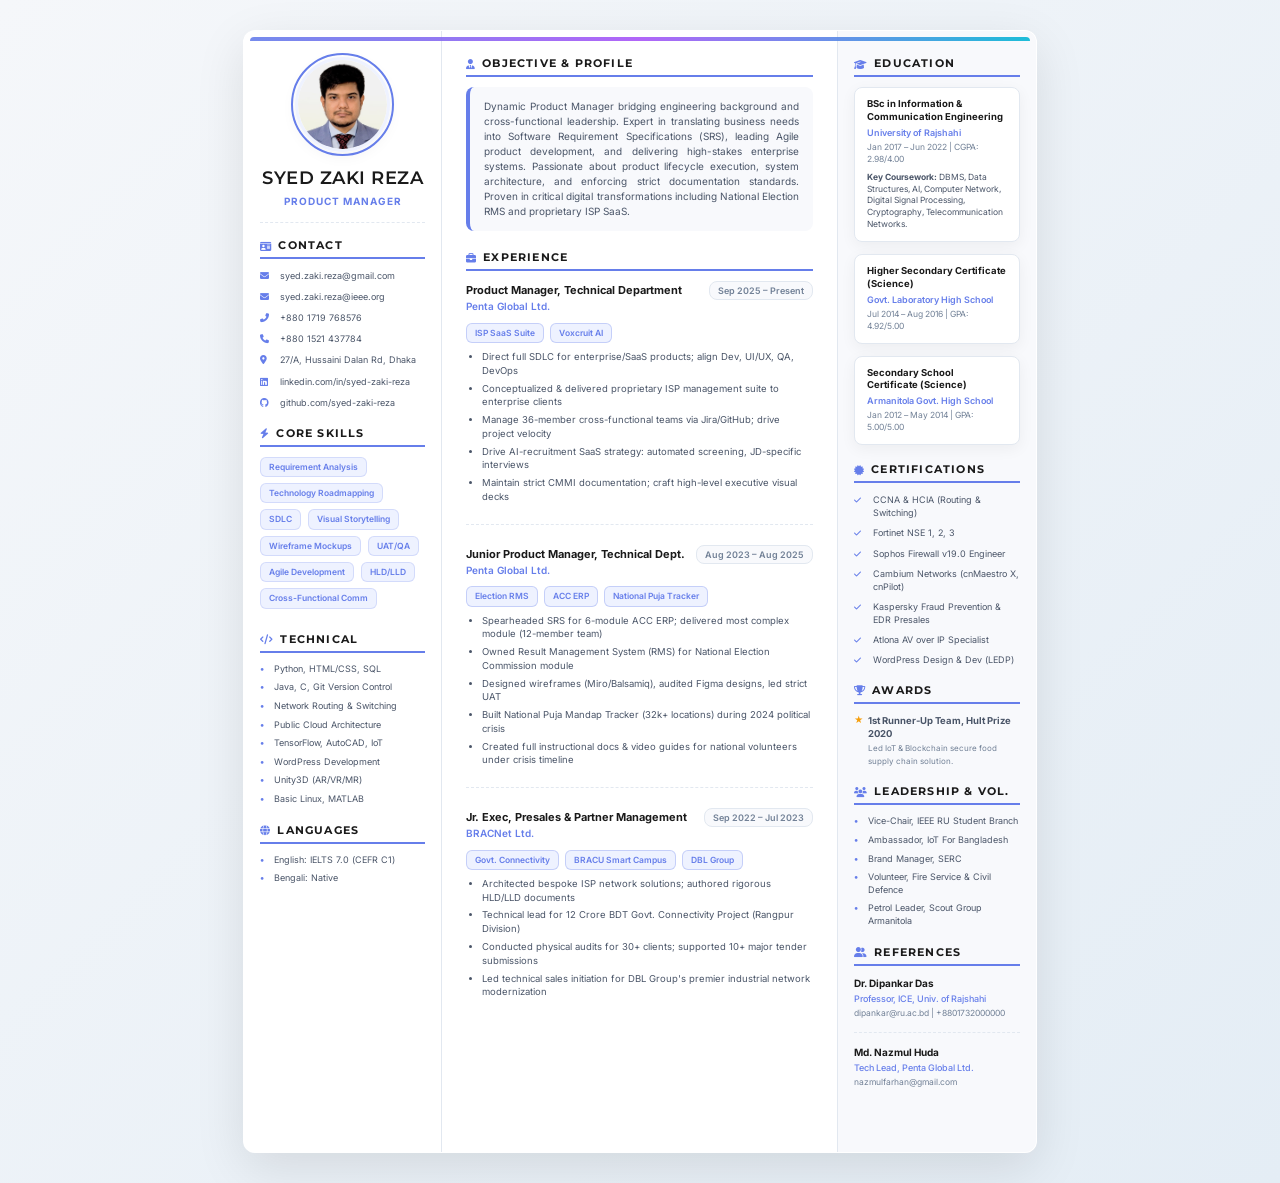
==== pages/Single Page Resume.html @ d63bacd6 "refactor: migrate portfolio content to a new structure with support for a dedicated resume page and " ====
<!DOCTYPE html>
<html lang="en">
<head>
    <meta charset="UTF-8">
    <meta name="viewport" content="width=device-width, initial-scale=1.0">
    <title>Syed Zaki Reza | Product Manager</title>
    <link href="https://cdn.jsdelivr.net/npm/bootstrap@5.3.0/dist/css/bootstrap.min.css" rel="stylesheet">
    <link href="https://cdnjs.cloudflare.com/ajax/libs/font-awesome/6.4.0/css/all.min.css" rel="stylesheet">
    <link href="https://fonts.googleapis.com/css2?family=Montserrat:wght@500;600;700&family=Inter:wght@300;400;500;600&display=swap" rel="stylesheet">
    <style>
        :root {
            --bg-page: #fafafa;
            --bg-card: #ffffff;
            --bg-soft: #f8f9fc;
            --text-primary: #1a1a1a;
            --text-secondary: #4a5568;
            --text-muted: #718096;
            --accent: #667eea;
            --accent-soft: #eef2ff;
            --border: #e2e8f0;
            --shadow: 0 4px 15px rgba(0, 0, 0, 0.05);
        }

        * { box-sizing: border-box; }

        body {
            background: linear-gradient(135deg, #f5f7fa 0%, #e4edf5 100%);
            font-family: 'Inter', sans-serif;
            color: var(--text-primary);
            display: flex;
            justify-content: center;
            padding: 30px 15px;
            font-size: 10px;
            line-height: 1.45;
            -webkit-print-color-adjust: exact;
            print-color-adjust: exact;
            margin: 0;
        }

        .resume-a4 {
            width: 210mm;
            height: 297mm; /* strict A4 */
            background: var(--bg-page);
            border-radius: 12px;
            box-shadow: 0 15px 50px rgba(0,0,0,0.1);
            display: flex;
            overflow: hidden;
            position: relative;
            /* Inner frame/border */
            outline: 6px solid #fff;
            outline-offset: -6px;
            border: 1px solid var(--border);
        }

        .resume-a4::before {
            content: "";
            position: absolute;
            top: 6px; left: 6px; right: 6px;
            height: 4px;
            background: linear-gradient(90deg, var(--accent), #a855f7, #06b6d4);
            opacity: 0.9;
            z-index: 10;
            border-top-left-radius: 6px;
            border-top-right-radius: 6px;
        }

        /* --- COLUMNS --- */
        .col-left {
            width: 25%;
            background: var(--bg-card);
            padding: 26px 16px;
            border-right: 1px solid var(--border);
            z-index: 5;
        }

        .col-middle {
            width: 50%;
            background: var(--bg-card);
            padding: 26px 24px;
            border-right: 1px solid var(--border);
            z-index: 5;
        }

        .col-right {
            width: 25%;
            background: var(--bg-soft);
            padding: 26px 16px;
            z-index: 5;
        }

        /* --- TYPOGRAPHY --- */
        h1, h2, h3, h4 { 
            font-family: 'Montserrat', sans-serif; 
            margin: 0; 
            font-weight: 600; 
        }

        .header-name {
            text-align: center;
            padding-bottom: 14px;
            border-bottom: 1px dashed var(--border);
            margin-bottom: 16px;
        }

        .header-name h1 {
            font-size: 18px;
            letter-spacing: 0.5px;
            color: var(--text-primary);
            margin-bottom: 4px;
        }

        .header-name .title {
            font-size: 10px;
            color: var(--accent);
            font-weight: 700;
            text-transform: uppercase;
            letter-spacing: 1px;
        }

        .profile-photo {
            width: 95px;
            height: 95px;
            border-radius: 50%;
            object-fit: cover;
            margin: 0 auto 16px;
            display: block;
            border: 3px solid var(--accent-soft);
            outline: 2px solid var(--accent);
            outline-offset: 2px;
            box-shadow: var(--shadow);
        }

        .section {
            margin-bottom: 18px;
        }

        .section-title {
            font-size: 11px;
            font-weight: 700;
            text-transform: uppercase;
            letter-spacing: 1.2px;
            color: var(--text-primary);
            margin: 0 0 10px 0;
            padding-bottom: 5px;
            border-bottom: 2px solid var(--accent);
            display: flex;
            align-items: center;
            gap: 6px;
        }

        .section-title i {
            color: var(--accent);
            font-size: 10px;
        }

        /* --- LEFT COLUMN --- */
        .contact-item {
            display: flex;
            gap: 8px;
            margin-bottom: 8px;
            font-size: 9px;
            color: var(--text-secondary);
            align-items: flex-start;
        }

        .contact-item i {
            color: var(--accent);
            width: 12px;
            margin-top: 2px;
            font-size: 9px;
        }

        .contact-item a {
            color: var(--text-secondary);
            text-decoration: none;
            word-break: break-all;
        }

        .skill-chip {
            display: inline-block;
            background: var(--accent-soft);
            color: var(--accent);
            padding: 3px 8px;
            border-radius: 6px;
            font-size: 8.5px;
            font-weight: 600;
            margin: 0 4px 6px 0;
            border: 1px solid rgba(102, 126, 234, 0.2);
        }

        .mini-list {
            list-style: none;
            padding: 0;
            margin: 0;
        }

        .mini-list li {
            font-size: 9px;
            color: var(--text-secondary);
            margin-bottom: 6px;
            padding-left: 14px;
            position: relative;
            line-height: 1.4;
        }

        .mini-list li::before {
            content: "•";
            position: absolute;
            left: 0;
            color: var(--accent);
            font-weight: bold;
        }

        /* --- MIDDLE COLUMN --- */
        .summary {
            font-size: 10px;
            color: var(--text-secondary);
            text-align: justify;
            margin-bottom: 20px;
            line-height: 1.5;
            background: var(--bg-soft);
            padding: 12px 14px;
            border-radius: 8px;
            border-left: 4px solid var(--accent);
        }

        .exp-item {
            margin-bottom: 20px;
            padding-bottom: 16px;
            border-bottom: 1px dashed var(--border);
        }

        .exp-item:last-child {
            border-bottom: none;
            margin-bottom: 0;
            padding-bottom: 0;
        }

        .exp-header {
            display: flex;
            justify-content: space-between;
            align-items: baseline;
            margin-bottom: 4px;
            flex-wrap: wrap;
            gap: 4px;
        }

        .exp-title {
            font-size: 11px;
            font-weight: 700;
            color: var(--text-primary);
        }

        .exp-company {
            font-size: 10px;
            font-weight: 600;
            color: var(--accent);
        }

        .exp-date {
            font-size: 9px;
            color: var(--text-muted);
            font-weight: 600;
            background: var(--bg-soft);
            padding: 2px 8px;
            border-radius: 8px;
            border: 1px solid var(--border);
        }

        .exp-desc {
            font-size: 9.5px;
            color: var(--text-secondary);
            margin-top: 6px;
        }

        .exp-desc ul {
            padding-left: 16px;
            margin: 4px 0 0 0;
        }

        .exp-desc li {
            margin-bottom: 4px;
        }

        .project-tag {
            display: inline-block;
            font-size: 8.5px;
            background: #eef2ff;
            color: var(--accent);
            padding: 3px 8px;
            border-radius: 6px;
            margin: 3px 3px 3px 0;
            font-weight: 600;
            border: 1px solid rgba(102, 126, 234, 0.3);
        }

        /* --- RIGHT COLUMN --- */
        .edu-card {
            background: var(--bg-card);
            padding: 10px 12px;
            border-radius: 8px;
            margin-bottom: 12px;
            box-shadow: var(--shadow);
            border: 1px solid var(--border);
        }

        .edu-degree {
            font-size: 9.5px;
            font-weight: 700;
            color: var(--text-primary);
            margin-bottom: 3px;
            line-height: 1.3;
        }

        .edu-school {
            font-size: 9px;
            color: var(--accent);
            font-weight: 600;
            margin-bottom: 3px;
        }

        .edu-meta {
            font-size: 8.5px;
            color: var(--text-muted);
            line-height: 1.4;
        }

        .cert-item {
            font-size: 9px;
            margin-bottom: 7px;
            display: flex;
            gap: 7px;
            color: var(--text-secondary);
            align-items: flex-start;
        }

        .cert-item i {
            color: var(--accent);
            font-size: 8px;
            margin-top: 3px;
            min-width: 12px;
        }

        .award-item {
            font-size: 9.5px;
            margin-bottom: 10px;
            padding-left: 14px;
            position: relative;
            color: var(--text-secondary);
            line-height: 1.4;
        }

        .award-item::before {
            content: "★";
            position: absolute;
            left: 0;
            color: #f59e0b;
            font-size: 9px;
        }

        .ref-item {
            font-size: 9.5px;
            margin-bottom: 12px;
            padding-bottom: 12px;
            border-bottom: 1px dashed var(--border);
        }

        .ref-item:last-child {
            border-bottom: none;
            margin-bottom: 0;
            padding-bottom: 0;
        }

        .ref-name {
            font-weight: 700;
            color: var(--text-primary);
            font-size: 10px;
        }

        .ref-role {
            color: var(--accent);
            font-size: 9px;
            font-weight: 500;
            margin: 2px 0;
        }

        .ref-contact {
            color: var(--text-muted);
            font-size: 8.5px;
            word-break: break-all;
        }

        /* --- PRINT --- */
        @media print {
            @page {
                size: A4 portrait;
                margin: 0;
            }
            body {
                background: none;
                padding: 0;
                margin: 0;
                width: 210mm;
                height: 297mm;
            }
            .resume-a4 {
                box-shadow: none;
                width: 210mm;
                height: 297mm;
                border-radius: 0;
                margin: 0;
                outline: none;
                border: none;
                overflow: hidden;
            }
            .resume-a4::before {
                border-radius: 0;
                top: 0; left: 0; right: 0;
            }
        }
    </style>
</head>
<body>

<div class="resume-a4">
    <!-- LEFT COLUMN -->
    <div class="col-left">
        <img src="../src/img/profile picture.jpg" alt="Syed Zaki Reza" class="profile-photo">
        <div class="header-name">
            <h1>SYED ZAKI REZA</h1>
            <div class="title">Product Manager</div>
        </div>

        <div class="section">
            <h2 class="section-title"><i class="fas fa-id-card"></i> Contact</h2>
            <div class="contact-item"><i class="fas fa-envelope"></i> <a href="mailto:syed.zaki.reza@gmail.com">syed.zaki.reza@gmail.com</a></div>
            <div class="contact-item"><i class="fas fa-envelope"></i> <a href="mailto:syed.zaki.reza@ieee.org">syed.zaki.reza@ieee.org</a></div>
            <div class="contact-item"><i class="fas fa-phone-alt"></i> +880 1719 768576</div>
            <div class="contact-item"><i class="fas fa-phone"></i> +880 1521 437784</div>
            <div class="contact-item"><i class="fas fa-map-marker-alt"></i> 27/A, Hussaini Dalan Rd, Dhaka</div>
            <div class="contact-item"><i class="fab fa-linkedin"></i> <a href="https://linkedin.com/in/syed-zaki-reza" target="_blank">linkedin.com/in/syed-zaki-reza</a></div>
            <div class="contact-item"><i class="fab fa-github"></i> <a href="https://github.com/syed-zaki-reza" target="_blank">github.com/syed-zaki-reza</a></div>
        </div>

        <div class="section">
            <h2 class="section-title"><i class="fas fa-bolt"></i> Core Skills</h2>
            <div>
                <span class="skill-chip">Requirement Analysis</span>
                <span class="skill-chip">Technology Roadmapping</span>
                <span class="skill-chip">SDLC</span>
                <span class="skill-chip">Visual Storytelling</span>
                <span class="skill-chip">Wireframe Mockups</span>
                <span class="skill-chip">UAT/QA</span>
                <span class="skill-chip">Agile Development</span>
                <span class="skill-chip">HLD/LLD</span>
                <span class="skill-chip">Cross-Functional Comm</span>
            </div>
        </div>

        <div class="section">
            <h2 class="section-title"><i class="fas fa-code"></i> Technical</h2>
            <ul class="mini-list">
                <li>Python, HTML/CSS, SQL</li>
                <li>Java, C, Git Version Control</li>
                <li>Network Routing & Switching</li>
                <li>Public Cloud Architecture</li>
                <li>TensorFlow, AutoCAD, IoT</li>
                <li>WordPress Development</li>
                <li>Unity3D (AR/VR/MR)</li>
                <li>Basic Linux, MATLAB</li>
            </ul>
        </div>

        <div class="section">
            <h2 class="section-title"><i class="fas fa-globe"></i> Languages</h2>
            <ul class="mini-list">
                <li>English: IELTS 7.0 (CEFR C1)</li>
                <li>Bengali: Native</li>
            </ul>
        </div>
    </div>

    <!-- MIDDLE COLUMN -->
    <div class="col-middle">
        <div class="section">
            <h2 class="section-title"><i class="fas fa-user-tie"></i> Objective & Profile</h2>
            <p class="summary">
                Dynamic Product Manager bridging engineering background and cross-functional leadership. Expert in translating business needs into Software Requirement Specifications (SRS), leading Agile product development, and delivering high-stakes enterprise systems. Passionate about product lifecycle execution, system architecture, and enforcing strict documentation standards. Proven in critical digital transformations including National Election RMS and proprietary ISP SaaS.
            </p>
        </div>

        <div class="section">
            <h2 class="section-title"><i class="fas fa-briefcase"></i> Experience</h2>
            
            <div class="exp-item">
                <div class="exp-header">
                    <div>
                        <div class="exp-title">Product Manager, Technical Department</div>
                        <div class="exp-company">Penta Global Ltd.</div>
                    </div>
                    <div class="exp-date">Sep 2025 – Present</div>
                </div>
                <div class="exp-desc">
                    <span class="project-tag">ISP SaaS Suite</span>
                    <span class="project-tag">Voxcruit AI</span>
                    <ul>
                        <li>Direct full SDLC for enterprise/SaaS products; align Dev, UI/UX, QA, DevOps</li>
                        <li>Conceptualized & delivered proprietary ISP management suite to enterprise clients</li>
                        <li>Manage 36-member cross-functional teams via Jira/GitHub; drive project velocity</li>
                        <li>Drive AI-recruitment SaaS strategy: automated screening, JD-specific interviews</li>
                        <li>Maintain strict CMMI documentation; craft high-level executive visual decks</li>
                    </ul>
                </div>
            </div>

            <div class="exp-item">
                <div class="exp-header">
                    <div>
                        <div class="exp-title">Junior Product Manager, Technical Dept.</div>
                        <div class="exp-company">Penta Global Ltd.</div>
                    </div>
                    <div class="exp-date">Aug 2023 – Aug 2025</div>
                </div>
                <div class="exp-desc">
                    <span class="project-tag">Election RMS</span>
                    <span class="project-tag">ACC ERP</span>
                    <span class="project-tag">National Puja Tracker</span>
                    <ul>
                        <li>Spearheaded SRS for 6-module ACC ERP; delivered most complex module (12-member team)</li>
                        <li>Owned Result Management System (RMS) for National Election Commission module</li>
                        <li>Designed wireframes (Miro/Balsamiq), audited Figma designs, led strict UAT</li>
                        <li>Built National Puja Mandap Tracker (32k+ locations) during 2024 political crisis</li>
                        <li>Created full instructional docs & video guides for national volunteers under crisis timeline</li>
                    </ul>
                </div>
            </div>

            <div class="exp-item">
                <div class="exp-header">
                    <div>
                        <div class="exp-title">Jr. Exec, Presales & Partner Management</div>
                        <div class="exp-company">BRACNet Ltd.</div>
                    </div>
                    <div class="exp-date">Sep 2022 – Jul 2023</div>
                </div>
                <div class="exp-desc">
                    <span class="project-tag">Govt. Connectivity</span>
                    <span class="project-tag">BRACU Smart Campus</span>
                    <span class="project-tag">DBL Group</span>
                    <ul>
                        <li>Architected bespoke ISP network solutions; authored rigorous HLD/LLD documents</li>
                        <li>Technical lead for 12 Crore BDT Govt. Connectivity Project (Rangpur Division)</li>
                        <li>Conducted physical audits for 30+ clients; supported 10+ major tender submissions</li>
                        <li>Led technical sales initiation for DBL Group's premier industrial network modernization</li>
                    </ul>
                </div>
            </div>
        </div>
    </div>

    <!-- RIGHT COLUMN -->
    <div class="col-right">
        <div class="section">
            <h2 class="section-title"><i class="fas fa-graduation-cap"></i> Education</h2>
            <div class="edu-card">
                <div class="edu-degree">BSc in Information & Communication Engineering</div>
                <div class="edu-school">University of Rajshahi</div>
                <div class="edu-meta">Jan 2017 – Jun 2022 | CGPA: 2.98/4.00</div>
                <div class="edu-meta" style="margin-top:6px; color: var(--text-secondary);">
                    <strong>Key Coursework:</strong> DBMS, Data Structures, AI, Computer Network, Digital Signal Processing, Cryptography, Telecommunication Networks.
                </div>
            </div>
            <div class="edu-card">
                <div class="edu-degree">Higher Secondary Certificate (Science)</div>
                <div class="edu-school">Govt. Laboratory High School</div>
                <div class="edu-meta">Jul 2014 – Aug 2016 | GPA: 4.92/5.00</div>
            </div>
            <div class="edu-card">
                <div class="edu-degree">Secondary School Certificate (Science)</div>
                <div class="edu-school">Armanitola Govt. High School</div>
                <div class="edu-meta">Jan 2012 – May 2014 | GPA: 5.00/5.00</div>
            </div>
        </div>

        <div class="section">
            <h2 class="section-title"><i class="fas fa-certificate"></i> Certifications</h2>
            <div class="cert-item"><i class="fas fa-check"></i> CCNA & HCIA (Routing & Switching)</div>
            <div class="cert-item"><i class="fas fa-check"></i> Fortinet NSE 1, 2, 3</div>
            <div class="cert-item"><i class="fas fa-check"></i> Sophos Firewall v19.0 Engineer</div>
            <div class="cert-item"><i class="fas fa-check"></i> Cambium Networks (cnMaestro X, cnPilot)</div>
            <div class="cert-item"><i class="fas fa-check"></i> Kaspersky Fraud Prevention & EDR Presales</div>
            <div class="cert-item"><i class="fas fa-check"></i> Atlona AV over IP Specialist</div>
            <div class="cert-item"><i class="fas fa-check"></i> WordPress Design & Dev (LEDP)</div>
        </div>

        <div class="section">
            <h2 class="section-title"><i class="fas fa-trophy"></i> Awards</h2>
            <div class="award-item"><strong>1st Runner-Up Team, Hult Prize 2020</strong><br><span style="color:var(--text-muted);font-size:8px">Led IoT & Blockchain secure food supply chain solution.</span></div>
        </div>

        <div class="section">
            <h2 class="section-title"><i class="fas fa-users"></i> Leadership & Vol.</h2>
            <ul class="mini-list">
                <li>Vice-Chair, IEEE RU Student Branch</li>
                <li>Ambassador, IoT For Bangladesh</li>
                <li>Brand Manager, SERC</li>
                <li>Volunteer, Fire Service & Civil Defence</li>
                <li>Petrol Leader, Scout Group Armanitola</li>
            </ul>
        </div>

        <div class="section" style="margin-top: 2px;">
            <h2 class="section-title"><i class="fas fa-user-friends"></i> References</h2>
            <div class="ref-item">
                <div class="ref-name">Dr. Dipankar Das</div>
                <div class="ref-role">Professor, ICE, Univ. of Rajshahi</div>
                <div class="ref-contact">dipankar@ru.ac.bd | +8801732000000</div>
            </div>
            <div class="ref-item">
                <div class="ref-name">Md. Nazmul Huda</div>
                <div class="ref-role">Tech Lead, Penta Global Ltd.</div>
                <div class="ref-contact">nazmulfarhan@gmail.com</div>
            </div>
        </div>
    </div>
</div>

  <script>
    if (window.location.search.includes('print=true')) {
      window.addEventListener('load', () => {
        setTimeout(() => {
          window.print();
        }, 500);
      });
      window.addEventListener('afterprint', () => {
        window.close();
      });
    }
  </script>
</body>
</html>
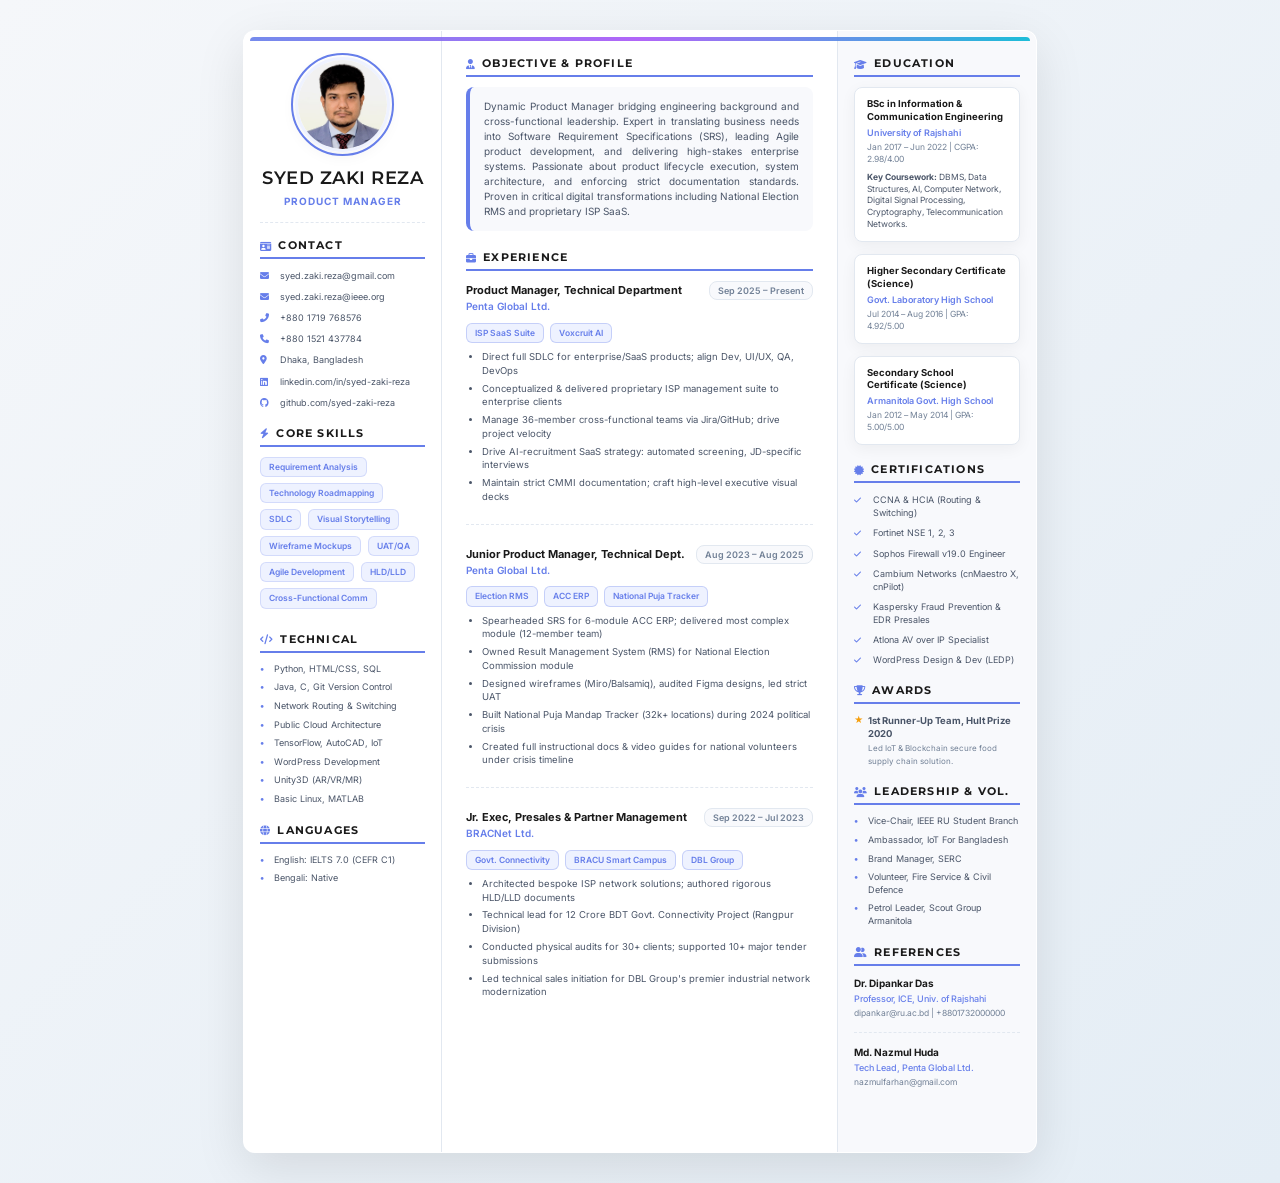
==== commit a2982487: "chore: remove .DS_Store from version control" ====
--- a/pages/Single Page Resume.html
+++ b/pages/Single Page Resume.html
@@ -1,12 +1,15 @@
 <!DOCTYPE html>
 <html lang="en">
+
 <head>
     <meta charset="UTF-8">
     <meta name="viewport" content="width=device-width, initial-scale=1.0">
     <title>Syed Zaki Reza | Product Manager</title>
     <link href="https://cdn.jsdelivr.net/npm/bootstrap@5.3.0/dist/css/bootstrap.min.css" rel="stylesheet">
     <link href="https://cdnjs.cloudflare.com/ajax/libs/font-awesome/6.4.0/css/all.min.css" rel="stylesheet">
-    <link href="https://fonts.googleapis.com/css2?family=Montserrat:wght@500;600;700&family=Inter:wght@300;400;500;600&display=swap" rel="stylesheet">
+    <link
+        href="https://fonts.googleapis.com/css2?family=Montserrat:wght@500;600;700&family=Inter:wght@300;400;500;600&display=swap"
+        rel="stylesheet">
     <style>
         :root {
             --bg-page: #fafafa;
@@ -21,7 +24,9 @@
             --shadow: 0 4px 15px rgba(0, 0, 0, 0.05);
         }
 
-        * { box-sizing: border-box; }
+        * {
+            box-sizing: border-box;
+        }
 
         body {
             background: linear-gradient(135deg, #f5f7fa 0%, #e4edf5 100%);
@@ -39,10 +44,11 @@
 
         .resume-a4 {
             width: 210mm;
-            height: 297mm; /* strict A4 */
+            height: 297mm;
+            /* strict A4 */
             background: var(--bg-page);
             border-radius: 12px;
-            box-shadow: 0 15px 50px rgba(0,0,0,0.1);
+            box-shadow: 0 15px 50px rgba(0, 0, 0, 0.1);
             display: flex;
             overflow: hidden;
             position: relative;
@@ -55,7 +61,9 @@
         .resume-a4::before {
             content: "";
             position: absolute;
-            top: 6px; left: 6px; right: 6px;
+            top: 6px;
+            left: 6px;
+            right: 6px;
             height: 4px;
             background: linear-gradient(90deg, var(--accent), #a855f7, #06b6d4);
             opacity: 0.9;
@@ -89,10 +97,13 @@
         }
 
         /* --- TYPOGRAPHY --- */
-        h1, h2, h3, h4 { 
-            font-family: 'Montserrat', sans-serif; 
-            margin: 0; 
-            font-weight: 600; 
+        h1,
+        h2,
+        h3,
+        h4 {
+            font-family: 'Montserrat', sans-serif;
+            margin: 0;
+            font-weight: 600;
         }
 
         .header-name {
@@ -396,6 +407,7 @@
                 size: A4 portrait;
                 margin: 0;
             }
+
             body {
                 background: none;
                 padding: 0;
@@ -403,6 +415,7 @@
                 width: 210mm;
                 height: 297mm;
             }
+
             .resume-a4 {
                 box-shadow: none;
                 width: 210mm;
@@ -413,229 +426,249 @@
                 border: none;
                 overflow: hidden;
             }
+
             .resume-a4::before {
                 border-radius: 0;
-                top: 0; left: 0; right: 0;
+                top: 0;
+                left: 0;
+                right: 0;
             }
         }
     </style>
 </head>
+
 <body>
 
-<div class="resume-a4">
-    <!-- LEFT COLUMN -->
-    <div class="col-left">
-        <img src="../src/img/profile picture.jpg" alt="Syed Zaki Reza" class="profile-photo">
-        <div class="header-name">
-            <h1>SYED ZAKI REZA</h1>
-            <div class="title">Product Manager</div>
+    <div class="resume-a4">
+        <!-- LEFT COLUMN -->
+        <div class="col-left">
+            <img src="../src/img/profile picture.jpg" alt="Syed Zaki Reza" class="profile-photo">
+            <div class="header-name">
+                <h1>SYED ZAKI REZA</h1>
+                <div class="title">Product Manager</div>
+            </div>
+
+            <div class="section">
+                <h2 class="section-title"><i class="fas fa-id-card"></i> Contact</h2>
+                <div class="contact-item"><i class="fas fa-envelope"></i> <a
+                        href="mailto:syed.zaki.reza@gmail.com">syed.zaki.reza@gmail.com</a></div>
+                <div class="contact-item"><i class="fas fa-envelope"></i> <a
+                        href="mailto:syed.zaki.reza@ieee.org">syed.zaki.reza@ieee.org</a></div>
+                <div class="contact-item"><i class="fas fa-phone-alt"></i> +880 1719 768576</div>
+                <div class="contact-item"><i class="fas fa-phone"></i> +880 1521 437784</div>
+                <div class="contact-item"><i class="fas fa-map-marker-alt"></i>Dhaka, Bangladesh</div>
+                <div class="contact-item"><i class="fab fa-linkedin"></i> <a
+                        href="https://linkedin.com/in/syed-zaki-reza" target="_blank">linkedin.com/in/syed-zaki-reza</a>
+                </div>
+                <div class="contact-item"><i class="fab fa-github"></i> <a href="https://github.com/syed-zaki-reza"
+                        target="_blank">github.com/syed-zaki-reza</a></div>
+            </div>
+
+            <div class="section">
+                <h2 class="section-title"><i class="fas fa-bolt"></i> Core Skills</h2>
+                <div>
+                    <span class="skill-chip">Requirement Analysis</span>
+                    <span class="skill-chip">Technology Roadmapping</span>
+                    <span class="skill-chip">SDLC</span>
+                    <span class="skill-chip">Visual Storytelling</span>
+                    <span class="skill-chip">Wireframe Mockups</span>
+                    <span class="skill-chip">UAT/QA</span>
+                    <span class="skill-chip">Agile Development</span>
+                    <span class="skill-chip">HLD/LLD</span>
+                    <span class="skill-chip">Cross-Functional Comm</span>
+                </div>
+            </div>
+
+            <div class="section">
+                <h2 class="section-title"><i class="fas fa-code"></i> Technical</h2>
+                <ul class="mini-list">
+                    <li>Python, HTML/CSS, SQL</li>
+                    <li>Java, C, Git Version Control</li>
+                    <li>Network Routing & Switching</li>
+                    <li>Public Cloud Architecture</li>
+                    <li>TensorFlow, AutoCAD, IoT</li>
+                    <li>WordPress Development</li>
+                    <li>Unity3D (AR/VR/MR)</li>
+                    <li>Basic Linux, MATLAB</li>
+                </ul>
+            </div>
+
+            <div class="section">
+                <h2 class="section-title"><i class="fas fa-globe"></i> Languages</h2>
+                <ul class="mini-list">
+                    <li>English: IELTS 7.0 (CEFR C1)</li>
+                    <li>Bengali: Native</li>
+                </ul>
+            </div>
         </div>
 
-        <div class="section">
-            <h2 class="section-title"><i class="fas fa-id-card"></i> Contact</h2>
-            <div class="contact-item"><i class="fas fa-envelope"></i> <a href="mailto:syed.zaki.reza@gmail.com">syed.zaki.reza@gmail.com</a></div>
-            <div class="contact-item"><i class="fas fa-envelope"></i> <a href="mailto:syed.zaki.reza@ieee.org">syed.zaki.reza@ieee.org</a></div>
-            <div class="contact-item"><i class="fas fa-phone-alt"></i> +880 1719 768576</div>
-            <div class="contact-item"><i class="fas fa-phone"></i> +880 1521 437784</div>
-            <div class="contact-item"><i class="fas fa-map-marker-alt"></i> 27/A, Hussaini Dalan Rd, Dhaka</div>
-            <div class="contact-item"><i class="fab fa-linkedin"></i> <a href="https://linkedin.com/in/syed-zaki-reza" target="_blank">linkedin.com/in/syed-zaki-reza</a></div>
-            <div class="contact-item"><i class="fab fa-github"></i> <a href="https://github.com/syed-zaki-reza" target="_blank">github.com/syed-zaki-reza</a></div>
+        <!-- MIDDLE COLUMN -->
+        <div class="col-middle">
+            <div class="section">
+                <h2 class="section-title"><i class="fas fa-user-tie"></i> Objective & Profile</h2>
+                <p class="summary">
+                    Dynamic Product Manager bridging engineering background and cross-functional leadership. Expert in
+                    translating business needs into Software Requirement Specifications (SRS), leading Agile product
+                    development, and delivering high-stakes enterprise systems. Passionate about product lifecycle
+                    execution, system architecture, and enforcing strict documentation standards. Proven in critical
+                    digital transformations including National Election RMS and proprietary ISP SaaS.
+                </p>
+            </div>
+
+            <div class="section">
+                <h2 class="section-title"><i class="fas fa-briefcase"></i> Experience</h2>
+
+                <div class="exp-item">
+                    <div class="exp-header">
+                        <div>
+                            <div class="exp-title">Product Manager, Technical Department</div>
+                            <div class="exp-company">Penta Global Ltd.</div>
+                        </div>
+                        <div class="exp-date">Sep 2025 – Present</div>
+                    </div>
+                    <div class="exp-desc">
+                        <span class="project-tag">ISP SaaS Suite</span>
+                        <span class="project-tag">Voxcruit AI</span>
+                        <ul>
+                            <li>Direct full SDLC for enterprise/SaaS products; align Dev, UI/UX, QA, DevOps</li>
+                            <li>Conceptualized & delivered proprietary ISP management suite to enterprise clients</li>
+                            <li>Manage 36-member cross-functional teams via Jira/GitHub; drive project velocity</li>
+                            <li>Drive AI-recruitment SaaS strategy: automated screening, JD-specific interviews</li>
+                            <li>Maintain strict CMMI documentation; craft high-level executive visual decks</li>
+                        </ul>
+                    </div>
+                </div>
+
+                <div class="exp-item">
+                    <div class="exp-header">
+                        <div>
+                            <div class="exp-title">Junior Product Manager, Technical Dept.</div>
+                            <div class="exp-company">Penta Global Ltd.</div>
+                        </div>
+                        <div class="exp-date">Aug 2023 – Aug 2025</div>
+                    </div>
+                    <div class="exp-desc">
+                        <span class="project-tag">Election RMS</span>
+                        <span class="project-tag">ACC ERP</span>
+                        <span class="project-tag">National Puja Tracker</span>
+                        <ul>
+                            <li>Spearheaded SRS for 6-module ACC ERP; delivered most complex module (12-member team)
+                            </li>
+                            <li>Owned Result Management System (RMS) for National Election Commission module</li>
+                            <li>Designed wireframes (Miro/Balsamiq), audited Figma designs, led strict UAT</li>
+                            <li>Built National Puja Mandap Tracker (32k+ locations) during 2024 political crisis</li>
+                            <li>Created full instructional docs & video guides for national volunteers under crisis
+                                timeline</li>
+                        </ul>
+                    </div>
+                </div>
+
+                <div class="exp-item">
+                    <div class="exp-header">
+                        <div>
+                            <div class="exp-title">Jr. Exec, Presales & Partner Management</div>
+                            <div class="exp-company">BRACNet Ltd.</div>
+                        </div>
+                        <div class="exp-date">Sep 2022 – Jul 2023</div>
+                    </div>
+                    <div class="exp-desc">
+                        <span class="project-tag">Govt. Connectivity</span>
+                        <span class="project-tag">BRACU Smart Campus</span>
+                        <span class="project-tag">DBL Group</span>
+                        <ul>
+                            <li>Architected bespoke ISP network solutions; authored rigorous HLD/LLD documents</li>
+                            <li>Technical lead for 12 Crore BDT Govt. Connectivity Project (Rangpur Division)</li>
+                            <li>Conducted physical audits for 30+ clients; supported 10+ major tender submissions</li>
+                            <li>Led technical sales initiation for DBL Group's premier industrial network modernization
+                            </li>
+                        </ul>
+                    </div>
+                </div>
+            </div>
         </div>
 
-        <div class="section">
-            <h2 class="section-title"><i class="fas fa-bolt"></i> Core Skills</h2>
-            <div>
-                <span class="skill-chip">Requirement Analysis</span>
-                <span class="skill-chip">Technology Roadmapping</span>
-                <span class="skill-chip">SDLC</span>
-                <span class="skill-chip">Visual Storytelling</span>
-                <span class="skill-chip">Wireframe Mockups</span>
-                <span class="skill-chip">UAT/QA</span>
-                <span class="skill-chip">Agile Development</span>
-                <span class="skill-chip">HLD/LLD</span>
-                <span class="skill-chip">Cross-Functional Comm</span>
-            </div>
-        </div>
-
-        <div class="section">
-            <h2 class="section-title"><i class="fas fa-code"></i> Technical</h2>
-            <ul class="mini-list">
-                <li>Python, HTML/CSS, SQL</li>
-                <li>Java, C, Git Version Control</li>
-                <li>Network Routing & Switching</li>
-                <li>Public Cloud Architecture</li>
-                <li>TensorFlow, AutoCAD, IoT</li>
-                <li>WordPress Development</li>
-                <li>Unity3D (AR/VR/MR)</li>
-                <li>Basic Linux, MATLAB</li>
-            </ul>
-        </div>
-
-        <div class="section">
-            <h2 class="section-title"><i class="fas fa-globe"></i> Languages</h2>
-            <ul class="mini-list">
-                <li>English: IELTS 7.0 (CEFR C1)</li>
-                <li>Bengali: Native</li>
-            </ul>
+        <!-- RIGHT COLUMN -->
+        <div class="col-right">
+            <div class="section">
+                <h2 class="section-title"><i class="fas fa-graduation-cap"></i> Education</h2>
+                <div class="edu-card">
+                    <div class="edu-degree">BSc in Information & Communication Engineering</div>
+                    <div class="edu-school">University of Rajshahi</div>
+                    <div class="edu-meta">Jan 2017 – Jun 2022 | CGPA: 2.98/4.00</div>
+                    <div class="edu-meta" style="margin-top:6px; color: var(--text-secondary);">
+                        <strong>Key Coursework:</strong> DBMS, Data Structures, AI, Computer Network, Digital Signal
+                        Processing, Cryptography, Telecommunication Networks.
+                    </div>
+                </div>
+                <div class="edu-card">
+                    <div class="edu-degree">Higher Secondary Certificate (Science)</div>
+                    <div class="edu-school">Govt. Laboratory High School</div>
+                    <div class="edu-meta">Jul 2014 – Aug 2016 | GPA: 4.92/5.00</div>
+                </div>
+                <div class="edu-card">
+                    <div class="edu-degree">Secondary School Certificate (Science)</div>
+                    <div class="edu-school">Armanitola Govt. High School</div>
+                    <div class="edu-meta">Jan 2012 – May 2014 | GPA: 5.00/5.00</div>
+                </div>
+            </div>
+
+            <div class="section">
+                <h2 class="section-title"><i class="fas fa-certificate"></i> Certifications</h2>
+                <div class="cert-item"><i class="fas fa-check"></i> CCNA & HCIA (Routing & Switching)</div>
+                <div class="cert-item"><i class="fas fa-check"></i> Fortinet NSE 1, 2, 3</div>
+                <div class="cert-item"><i class="fas fa-check"></i> Sophos Firewall v19.0 Engineer</div>
+                <div class="cert-item"><i class="fas fa-check"></i> Cambium Networks (cnMaestro X, cnPilot)</div>
+                <div class="cert-item"><i class="fas fa-check"></i> Kaspersky Fraud Prevention & EDR Presales</div>
+                <div class="cert-item"><i class="fas fa-check"></i> Atlona AV over IP Specialist</div>
+                <div class="cert-item"><i class="fas fa-check"></i> WordPress Design & Dev (LEDP)</div>
+            </div>
+
+            <div class="section">
+                <h2 class="section-title"><i class="fas fa-trophy"></i> Awards</h2>
+                <div class="award-item"><strong>1st Runner-Up Team, Hult Prize 2020</strong><br><span
+                        style="color:var(--text-muted);font-size:8px">Led IoT & Blockchain secure food supply chain
+                        solution.</span></div>
+            </div>
+
+            <div class="section">
+                <h2 class="section-title"><i class="fas fa-users"></i> Leadership & Vol.</h2>
+                <ul class="mini-list">
+                    <li>Vice-Chair, IEEE RU Student Branch</li>
+                    <li>Ambassador, IoT For Bangladesh</li>
+                    <li>Brand Manager, SERC</li>
+                    <li>Volunteer, Fire Service & Civil Defence</li>
+                    <li>Petrol Leader, Scout Group Armanitola</li>
+                </ul>
+            </div>
+
+            <div class="section" style="margin-top: 2px;">
+                <h2 class="section-title"><i class="fas fa-user-friends"></i> References</h2>
+                <div class="ref-item">
+                    <div class="ref-name">Dr. Dipankar Das</div>
+                    <div class="ref-role">Professor, ICE, Univ. of Rajshahi</div>
+                    <div class="ref-contact">dipankar@ru.ac.bd | +8801732000000</div>
+                </div>
+                <div class="ref-item">
+                    <div class="ref-name">Md. Nazmul Huda</div>
+                    <div class="ref-role">Tech Lead, Penta Global Ltd.</div>
+                    <div class="ref-contact">nazmulfarhan@gmail.com</div>
+                </div>
+            </div>
         </div>
     </div>
 
-    <!-- MIDDLE COLUMN -->
-    <div class="col-middle">
-        <div class="section">
-            <h2 class="section-title"><i class="fas fa-user-tie"></i> Objective & Profile</h2>
-            <p class="summary">
-                Dynamic Product Manager bridging engineering background and cross-functional leadership. Expert in translating business needs into Software Requirement Specifications (SRS), leading Agile product development, and delivering high-stakes enterprise systems. Passionate about product lifecycle execution, system architecture, and enforcing strict documentation standards. Proven in critical digital transformations including National Election RMS and proprietary ISP SaaS.
-            </p>
-        </div>
-
-        <div class="section">
-            <h2 class="section-title"><i class="fas fa-briefcase"></i> Experience</h2>
-            
-            <div class="exp-item">
-                <div class="exp-header">
-                    <div>
-                        <div class="exp-title">Product Manager, Technical Department</div>
-                        <div class="exp-company">Penta Global Ltd.</div>
-                    </div>
-                    <div class="exp-date">Sep 2025 – Present</div>
-                </div>
-                <div class="exp-desc">
-                    <span class="project-tag">ISP SaaS Suite</span>
-                    <span class="project-tag">Voxcruit AI</span>
-                    <ul>
-                        <li>Direct full SDLC for enterprise/SaaS products; align Dev, UI/UX, QA, DevOps</li>
-                        <li>Conceptualized & delivered proprietary ISP management suite to enterprise clients</li>
-                        <li>Manage 36-member cross-functional teams via Jira/GitHub; drive project velocity</li>
-                        <li>Drive AI-recruitment SaaS strategy: automated screening, JD-specific interviews</li>
-                        <li>Maintain strict CMMI documentation; craft high-level executive visual decks</li>
-                    </ul>
-                </div>
-            </div>
-
-            <div class="exp-item">
-                <div class="exp-header">
-                    <div>
-                        <div class="exp-title">Junior Product Manager, Technical Dept.</div>
-                        <div class="exp-company">Penta Global Ltd.</div>
-                    </div>
-                    <div class="exp-date">Aug 2023 – Aug 2025</div>
-                </div>
-                <div class="exp-desc">
-                    <span class="project-tag">Election RMS</span>
-                    <span class="project-tag">ACC ERP</span>
-                    <span class="project-tag">National Puja Tracker</span>
-                    <ul>
-                        <li>Spearheaded SRS for 6-module ACC ERP; delivered most complex module (12-member team)</li>
-                        <li>Owned Result Management System (RMS) for National Election Commission module</li>
-                        <li>Designed wireframes (Miro/Balsamiq), audited Figma designs, led strict UAT</li>
-                        <li>Built National Puja Mandap Tracker (32k+ locations) during 2024 political crisis</li>
-                        <li>Created full instructional docs & video guides for national volunteers under crisis timeline</li>
-                    </ul>
-                </div>
-            </div>
-
-            <div class="exp-item">
-                <div class="exp-header">
-                    <div>
-                        <div class="exp-title">Jr. Exec, Presales & Partner Management</div>
-                        <div class="exp-company">BRACNet Ltd.</div>
-                    </div>
-                    <div class="exp-date">Sep 2022 – Jul 2023</div>
-                </div>
-                <div class="exp-desc">
-                    <span class="project-tag">Govt. Connectivity</span>
-                    <span class="project-tag">BRACU Smart Campus</span>
-                    <span class="project-tag">DBL Group</span>
-                    <ul>
-                        <li>Architected bespoke ISP network solutions; authored rigorous HLD/LLD documents</li>
-                        <li>Technical lead for 12 Crore BDT Govt. Connectivity Project (Rangpur Division)</li>
-                        <li>Conducted physical audits for 30+ clients; supported 10+ major tender submissions</li>
-                        <li>Led technical sales initiation for DBL Group's premier industrial network modernization</li>
-                    </ul>
-                </div>
-            </div>
-        </div>
-    </div>
-
-    <!-- RIGHT COLUMN -->
-    <div class="col-right">
-        <div class="section">
-            <h2 class="section-title"><i class="fas fa-graduation-cap"></i> Education</h2>
-            <div class="edu-card">
-                <div class="edu-degree">BSc in Information & Communication Engineering</div>
-                <div class="edu-school">University of Rajshahi</div>
-                <div class="edu-meta">Jan 2017 – Jun 2022 | CGPA: 2.98/4.00</div>
-                <div class="edu-meta" style="margin-top:6px; color: var(--text-secondary);">
-                    <strong>Key Coursework:</strong> DBMS, Data Structures, AI, Computer Network, Digital Signal Processing, Cryptography, Telecommunication Networks.
-                </div>
-            </div>
-            <div class="edu-card">
-                <div class="edu-degree">Higher Secondary Certificate (Science)</div>
-                <div class="edu-school">Govt. Laboratory High School</div>
-                <div class="edu-meta">Jul 2014 – Aug 2016 | GPA: 4.92/5.00</div>
-            </div>
-            <div class="edu-card">
-                <div class="edu-degree">Secondary School Certificate (Science)</div>
-                <div class="edu-school">Armanitola Govt. High School</div>
-                <div class="edu-meta">Jan 2012 – May 2014 | GPA: 5.00/5.00</div>
-            </div>
-        </div>
-
-        <div class="section">
-            <h2 class="section-title"><i class="fas fa-certificate"></i> Certifications</h2>
-            <div class="cert-item"><i class="fas fa-check"></i> CCNA & HCIA (Routing & Switching)</div>
-            <div class="cert-item"><i class="fas fa-check"></i> Fortinet NSE 1, 2, 3</div>
-            <div class="cert-item"><i class="fas fa-check"></i> Sophos Firewall v19.0 Engineer</div>
-            <div class="cert-item"><i class="fas fa-check"></i> Cambium Networks (cnMaestro X, cnPilot)</div>
-            <div class="cert-item"><i class="fas fa-check"></i> Kaspersky Fraud Prevention & EDR Presales</div>
-            <div class="cert-item"><i class="fas fa-check"></i> Atlona AV over IP Specialist</div>
-            <div class="cert-item"><i class="fas fa-check"></i> WordPress Design & Dev (LEDP)</div>
-        </div>
-
-        <div class="section">
-            <h2 class="section-title"><i class="fas fa-trophy"></i> Awards</h2>
-            <div class="award-item"><strong>1st Runner-Up Team, Hult Prize 2020</strong><br><span style="color:var(--text-muted);font-size:8px">Led IoT & Blockchain secure food supply chain solution.</span></div>
-        </div>
-
-        <div class="section">
-            <h2 class="section-title"><i class="fas fa-users"></i> Leadership & Vol.</h2>
-            <ul class="mini-list">
-                <li>Vice-Chair, IEEE RU Student Branch</li>
-                <li>Ambassador, IoT For Bangladesh</li>
-                <li>Brand Manager, SERC</li>
-                <li>Volunteer, Fire Service & Civil Defence</li>
-                <li>Petrol Leader, Scout Group Armanitola</li>
-            </ul>
-        </div>
-
-        <div class="section" style="margin-top: 2px;">
-            <h2 class="section-title"><i class="fas fa-user-friends"></i> References</h2>
-            <div class="ref-item">
-                <div class="ref-name">Dr. Dipankar Das</div>
-                <div class="ref-role">Professor, ICE, Univ. of Rajshahi</div>
-                <div class="ref-contact">dipankar@ru.ac.bd | +8801732000000</div>
-            </div>
-            <div class="ref-item">
-                <div class="ref-name">Md. Nazmul Huda</div>
-                <div class="ref-role">Tech Lead, Penta Global Ltd.</div>
-                <div class="ref-contact">nazmulfarhan@gmail.com</div>
-            </div>
-        </div>
-    </div>
-</div>
-
-  <script>
-    if (window.location.search.includes('print=true')) {
-      window.addEventListener('load', () => {
-        setTimeout(() => {
-          window.print();
-        }, 500);
-      });
-      window.addEventListener('afterprint', () => {
-        window.close();
-      });
-    }
-  </script>
+    <script>
+        if (window.location.search.includes('print=true')) {
+            window.addEventListener('load', () => {
+                setTimeout(() => {
+                    window.print();
+                }, 500);
+            });
+            window.addEventListener('afterprint', () => {
+                window.close();
+            });
+        }
+    </script>
 </body>
+
 </html>
